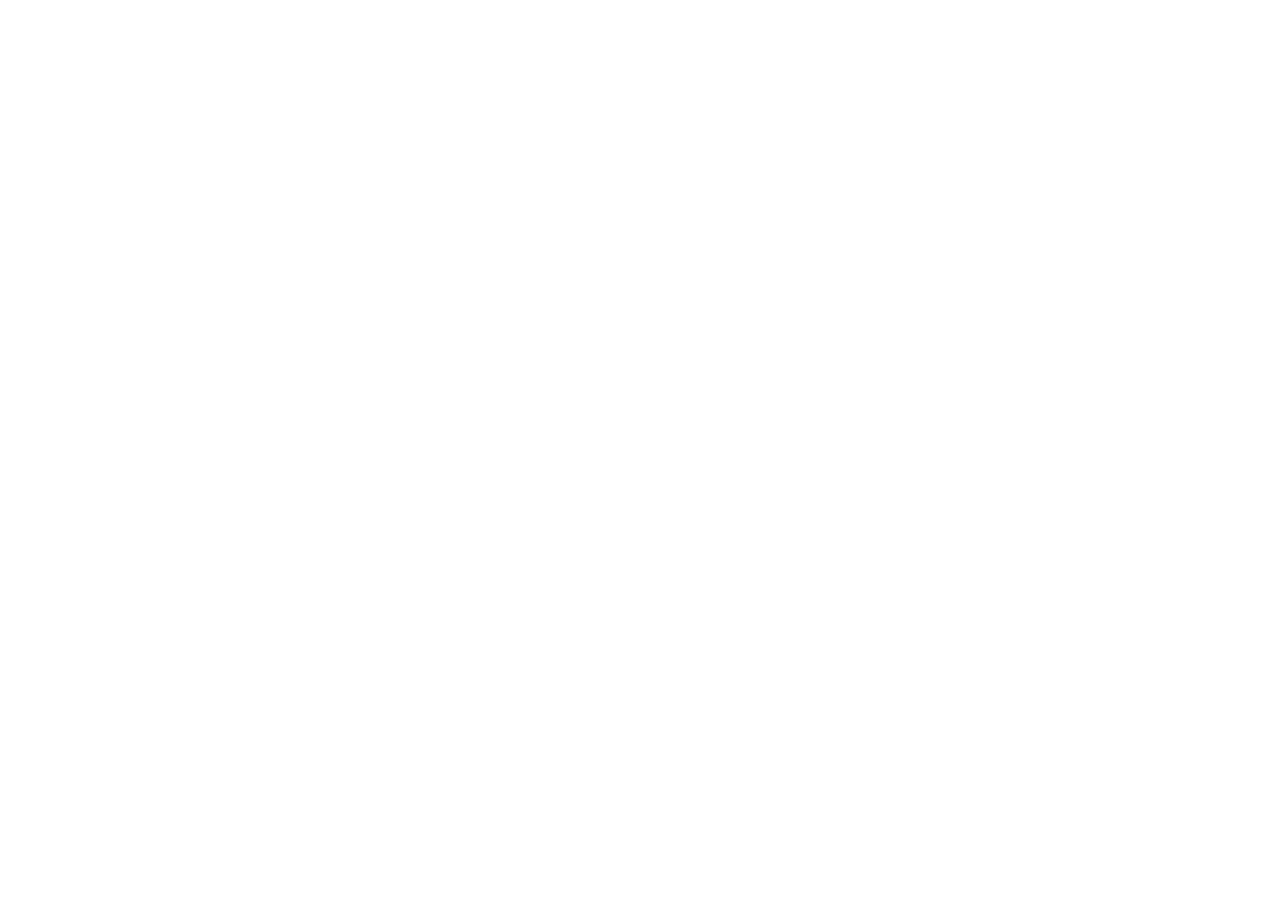
==== index.html @ 8119c836 "init skeleton" ====
<!DOCTYPE html>
<html lang="en">
<head>
    <meta charset="UTF-8">
    <meta name="viewport" content="width=device-width, initial-scale=1.0">
    <link rel="stylesheet" href="css/style.css">
    <title>Toboolist</title>
</head>

<body>
    <header id="site_header">

    </header>
    <!-- /#site_header -->

    <main id="site_main">
        <section id="main_button">

        </section>
        <!-- /#main_button -->

        <section id="main_task">

        </section>
        <!-- /#main_task -->

        <section id="main_today">

        </section>
        <!-- /#main_today -->

        <setcion id="main_upcoming">
            
        </setcion>
        <!-- /#main_upcoming -->
    </main>
    <!-- /#site_main -->
    
</body>
</html>
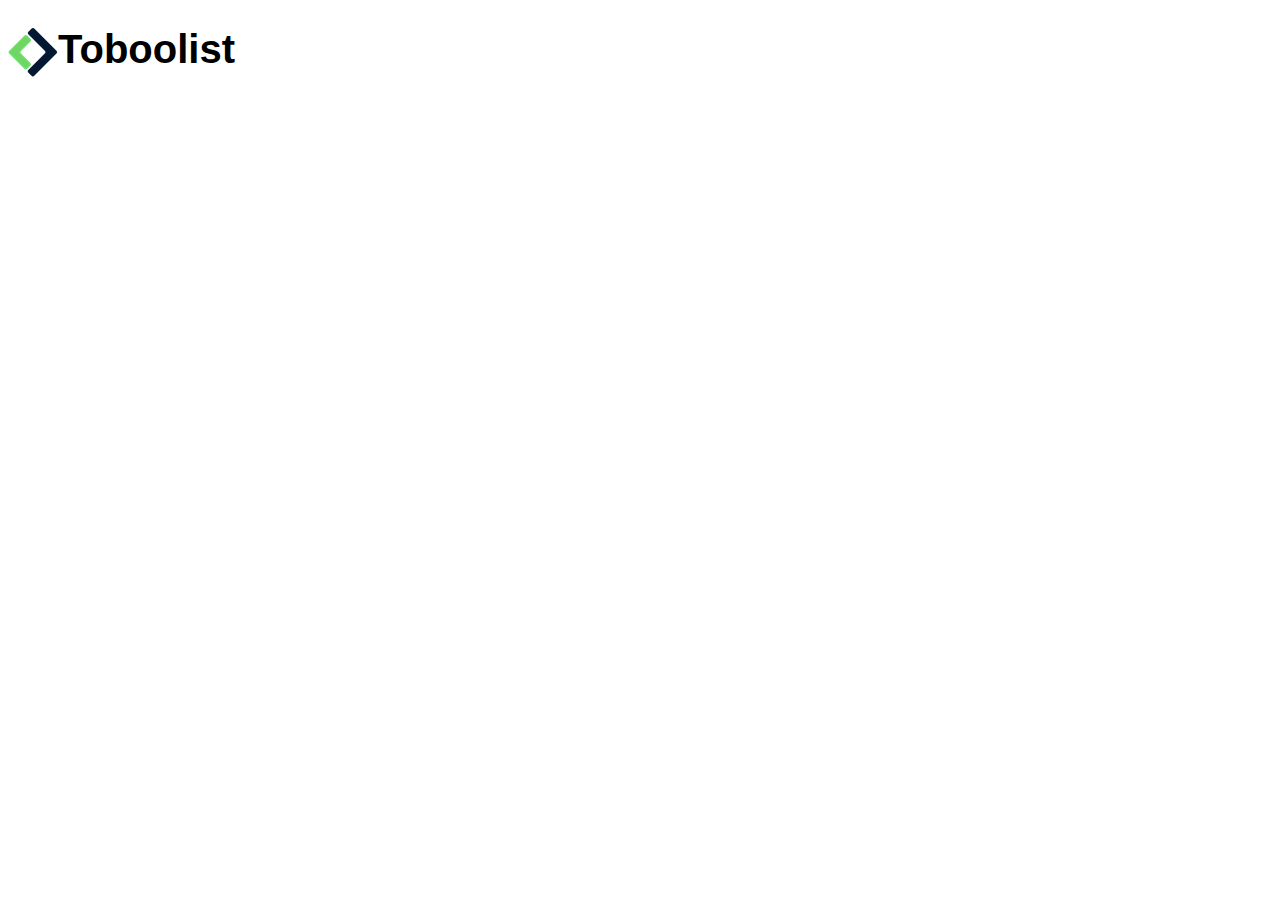
==== commit a74bf23d: "add header" ====
--- a/index.html
+++ b/index.html
@@ -9,7 +9,12 @@
 
 <body>
     <header id="site_header">
-
+        <div class="logo">
+           <img src="img/Logo.png" alt=""> 
+        </div>
+        <h1>
+            Toboolist
+        </h1>
     </header>
     <!-- /#site_header -->
 
@@ -30,7 +35,7 @@
         <!-- /#main_today -->
 
         <setcion id="main_upcoming">
-            
+
         </setcion>
         <!-- /#main_upcoming -->
     </main>
--- a/css/style.css
+++ b/css/style.css
@@ -0,0 +1,9 @@
+h1{
+    font-family: sans-serif;
+    font-size: 2.5rem;
+    vertical-align: auto;
+}
+
+.logo{
+    float: left;
+}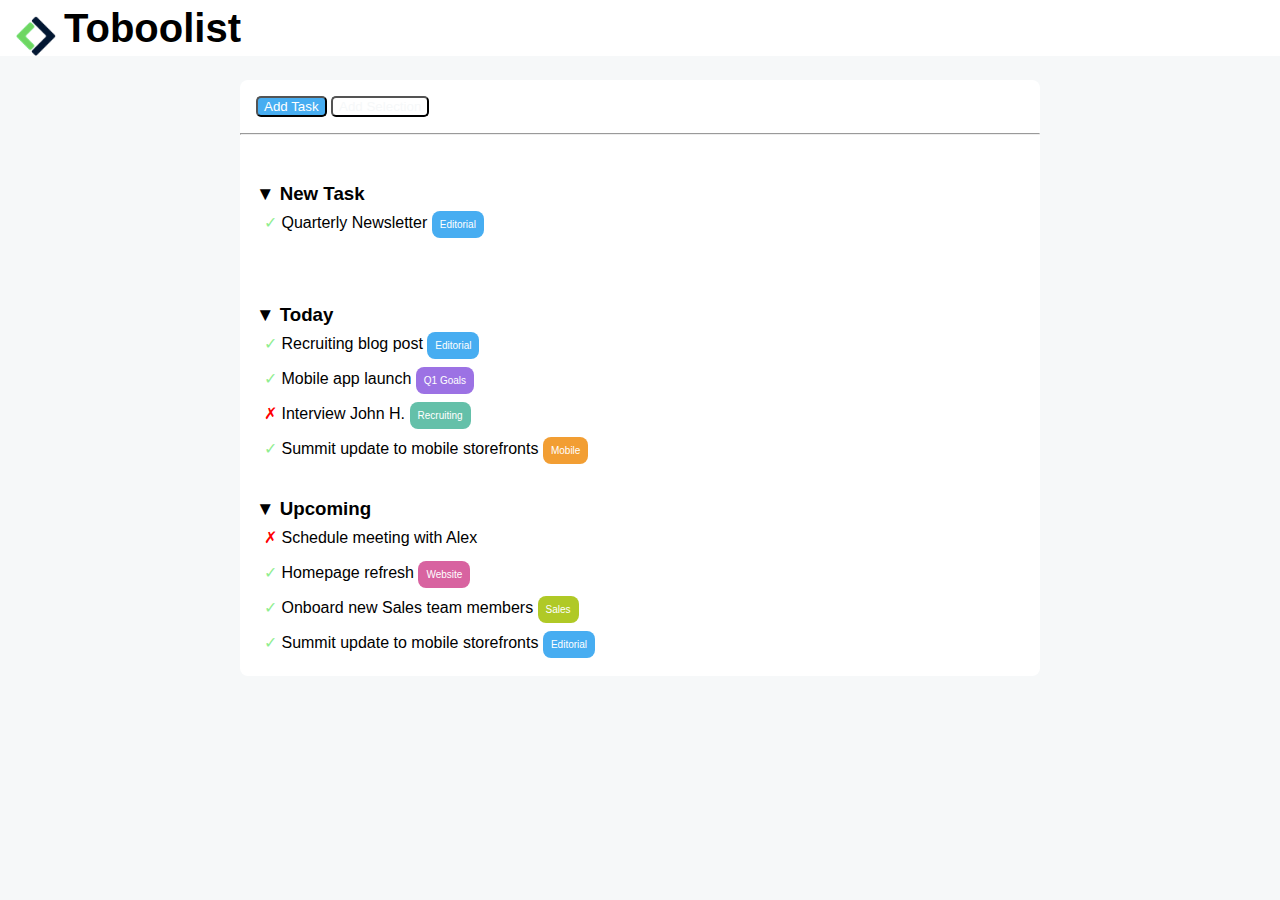
==== commit e5f98430: "add 2 more section and style correction" ====
--- a/index.html
+++ b/index.html
@@ -10,7 +10,7 @@
 <body>
     <header id="site_header">
         <div class="logo">
-           <img src="img/Logo.png" alt=""> 
+            <img src="img/Logo.png" alt="">
         </div>
         <h1>
             Toboolist
@@ -20,21 +20,127 @@
 
     <main id="site_main">
         <section id="main_button">
-
+            <button class="button_1">Add Task</button>
+            <button class="button_2">Add Selection</button>
+            
         </section>
+        <hr>
         <!-- /#main_button -->
 
         <section id="main_task">
+            <h3>&#9660 New Task</h3>
+                
+            <div class="task">
+                <span class="circle_green">
+                    &#10003 
+                </span>
+                <span>
+                    <span>Quarterly Newsletter</span>
+                    <span class="ovale_badge badge_editorial">
+                        Editorial
+                    </span>
+                </span>
+            </div>
+
 
         </section>
         <!-- /#main_task -->
 
         <section id="main_today">
+            <h3>&#9660 Today</h3>
+            <div class="task">
+                <span class="circle_green">
+                    &#10003
+                </span>
+                <span>
+                    <span>Recruiting blog post</span>
+                    <span class="ovale_badge badge_editorial">
+                        Editorial
+                    </span>
+                </span>
+            </div>
+            <div class="task">
+                <span class="circle_green">
+                    &#10003
+                </span>
+                <span>
+                    <span>Mobile app launch</span>
+                    <span class="ovale_badge badge_goals">
+                        Q1 Goals
+                    </span>
+                </span>
+            </div>
+            <div class="task">
+                <span class="circle_red">
+                    &cross;
+                </span>
+                <span>
+                    <span>Interview John H.</span>
+                    <span class="ovale_badge badge_recruiting">
+                        Recruiting
+                    </span>
+                </span>
+            </div>
+            <div class="task">
+                <span class="circle_green">
+                    &#10003
+                </span>
+                <span>
+                    <span>Summit update to mobile storefronts</span>
+                    <span class="ovale_badge badge_mobile">
+                        Mobile
+                    </span>
+                </span>
+            </div>
+
 
         </section>
         <!-- /#main_today -->
 
         <setcion id="main_upcoming">
+            <h3>&#9660 Upcoming</h3>
+            <div class="task">
+                <span class="circle_red">
+                    &cross;
+                </span>
+                <span>
+                    <span>Schedule meeting with Alex</span>
+        
+                </span>
+            </div>
+            <div class="task">
+                <span class="circle_green">
+                    &#10003
+                </span>
+                <span>
+                    <span>Homepage refresh</span>
+                    <span class="ovale_badge badge_website">
+                        Website
+                    </span>
+                </span>
+            </div>
+            <div class="task">
+                <span class="circle_green">
+                    &#10003
+                </span>
+                <span>
+                    <span>Onboard new Sales team members</span>
+                    <span class="ovale_badge badge_sales">
+                        Sales
+                    </span>
+                </span>
+            </div>
+            <div class="task">
+                <span class="circle_green">
+                    &#10003
+                </span>
+                <span>
+                    <span>Summit update to mobile storefronts</span>
+                    <span class="ovale_badge badge_editorial">
+                        Editorial
+                    </span>
+                </span>
+            </div>
 
         </setcion>
         <!-- /#main_upcoming -->
--- a/css/style.css
+++ b/css/style.css
@@ -1,9 +1,131 @@
+:root{
+    --editorial: rgba(71, 173, 241, 1);
+    --goals: rgba(156, 114, 228, 1);
+    --recruiting: rgba(100, 192, 169, 1);
+    --mobile: rgba(242, 158, 51, 1);
+    --website: rgba(216, 99, 160, 1);
+    --sales: rgba(176, 201, 38, 1);
+    --black: rgba(0, 0, 0, 1);
+    --white: rgba(255, 255, 255, 1);
+    --grey: rgba(246, 248, 249, 1);
+}
+
+*{
+    font-family: sans-serif;
+    margin: 0;
+}
+
+body{
+    background-color: var(--grey);
+}
+#site_header{
+    background-color: var(--white);
+    margin-bottom: 1.5rem;
+    padding: 0.5rem;
+}
+
 h1{
     font-family: sans-serif;
     font-size: 2.5rem;
     vertical-align: auto;
+    line-height: 2.5rem;
 }
 
 .logo{
     float: left;
+}
+
+.logo img{
+    width: 40px;
+}
+
+hr{
+    margin: 1rem -1rem;
+    color: var(--grey);
+}
+
+#site_main{
+    border-radius: 8px;
+   background-color: var(--white);
+   padding: 1rem;
+   width: 60%;
+   margin: 0 auto; /* elemento centrato */
+}
+
+.button_1{
+    background-color: var(--editorial);
+    color: var(--white);
+    border-radius: 5px;
+}
+
+.button_2{
+    background-color: var(--white);
+    color: var(--grey);
+    border-radius: 5px;
+}
+
+.circle_green{
+    /* height: 2px;
+    width: 2px; */
+    border-radius: 50%;
+    border-color: 1px solid lightgreen;
+    color: lightgreen;
+}
+
+.circle_red {
+    /* height: 20px;
+    width: 20px; */
+    border-radius: 50%;
+    border-color: 1px solid red;
+    color: red;
+}
+
+.ovale_badge {
+    /* height: 20px;
+    width: 60px; */
+    font-size: 10px;
+    border-radius: 8px;
+    color: var(--white);
+    text-align: center;
+    padding: 8px;
+}
+
+.badge_editorial {
+    background-color: var(--editorial);
+}
+
+.badge_goals {
+    background-color: var(--goals)
+}
+
+.badge_recruiting {
+    background-color: var(--recruiting)
+}
+
+.badge_mobile {
+    background-color: var(--mobile)
+}
+
+.badge_website {
+    background-color: var(--website)
+}
+
+.badge_sales {
+    background-color: var(--sales)
+}
+
+#main_task{
+    padding: 2rem 0;
+}
+
+#main_today {
+    padding: 2rem 0;
+}
+
+#main_upscoming {
+    padding: 2rem 0;
+}
+
+div{
+    padding: 0.5rem;
 }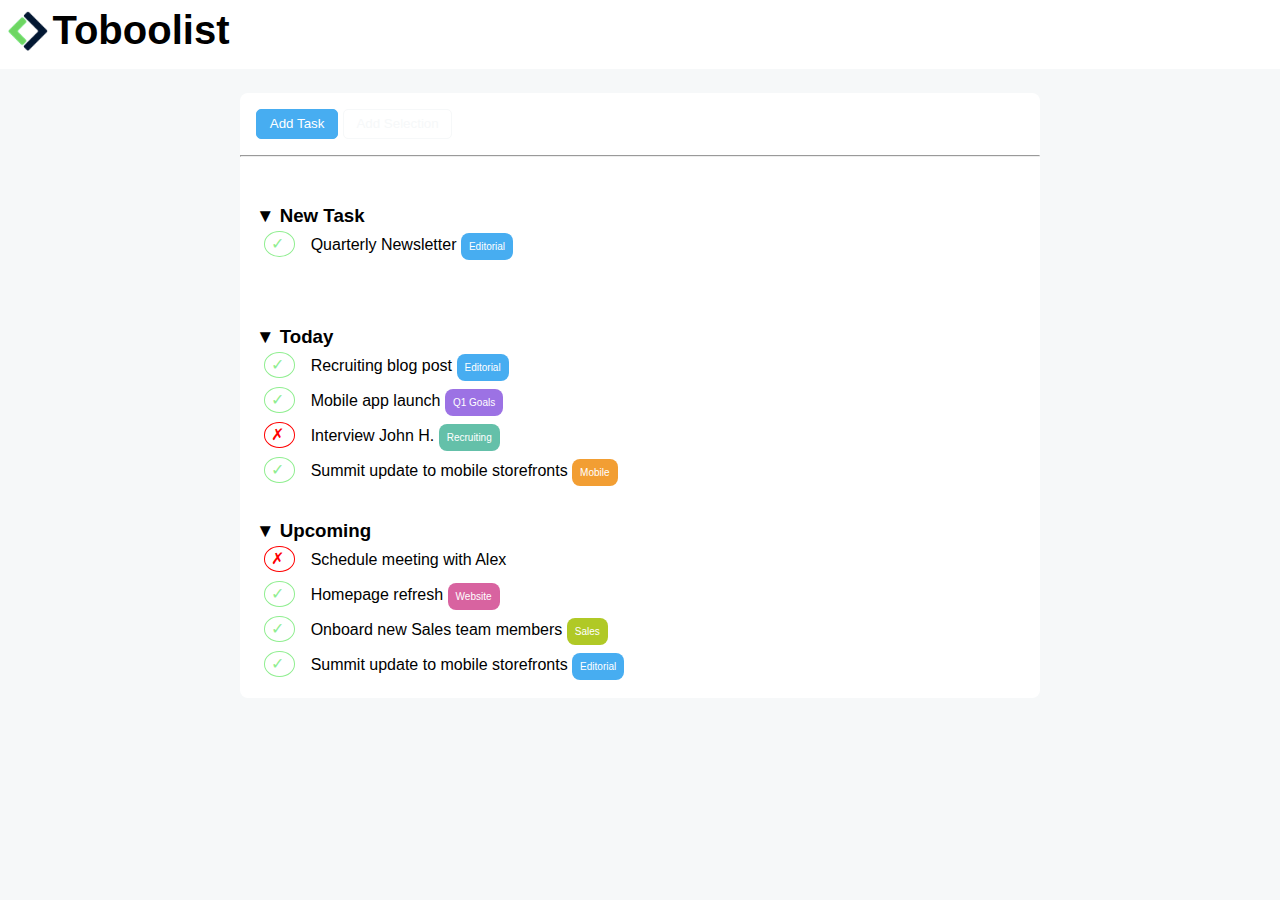
==== commit a3950b8e: "bug fix" ====
--- a/index.html
+++ b/index.html
@@ -1,5 +1,6 @@
 <!DOCTYPE html>
 <html lang="en">
+
 <head>
     <meta charset="UTF-8">
     <meta name="viewport" content="width=device-width, initial-scale=1.0">
@@ -11,10 +12,11 @@
     <header id="site_header">
         <div class="logo">
             <img src="img/Logo.png" alt="">
+            <strong class="logo_text">
+                Toboolist
+            </strong class="logo_text">
         </div>
-        <h1>
-            Toboolist
-        </h1>
+
     </header>
     <!-- /#site_header -->
 
@@ -22,17 +24,17 @@
         <section id="main_button">
             <button class="button_1">Add Task</button>
             <button class="button_2">Add Selection</button>
-            
+
         </section>
         <hr>
         <!-- /#main_button -->
 
         <section id="main_task">
             <h3>&#9660 New Task</h3>
-                
+
             <div class="task">
                 <span class="circle_green">
-                    &#10003 
+                    &#10003
                 </span>
                 <span>
                     <span>Quarterly Newsletter</span>
@@ -105,7 +107,7 @@
                 </span>
                 <span>
                     <span>Schedule meeting with Alex</span>
-        
+
                 </span>
             </div>
             <div class="task">
@@ -146,6 +148,7 @@
         <!-- /#main_upcoming -->
     </main>
     <!-- /#site_main -->
-    
+
 </body>
+
 </html>--- a/css/style.css
+++ b/css/style.css
@@ -1,4 +1,4 @@
-:root{
+:root {
     --editorial: rgba(71, 173, 241, 1);
     --goals: rgba(156, 114, 228, 1);
     --recruiting: rgba(100, 192, 169, 1);
@@ -10,74 +10,94 @@
     --grey: rgba(246, 248, 249, 1);
 }
 
-*{
+* {
     font-family: sans-serif;
     margin: 0;
 }
 
-body{
+body {
     background-color: var(--grey);
 }
-#site_header{
+
+#site_header {
     background-color: var(--white);
+    height: 3rem;
     margin-bottom: 1.5rem;
-    padding: 0.5rem;
+    padding-bottom: 1.3rem;
 }
 
-h1{
+.logo_text {
     font-family: sans-serif;
     font-size: 2.5rem;
-    vertical-align: auto;
-    line-height: 2.5rem;
+    /* font-size: 2.5rem;
+    line-height: 2.5rem; */
+    vertical-align: middle;
 }
 
-.logo{
-    float: left;
+.logo {
+    /*     float: left;
+    vertical-align: middle; */
 }
 
-.logo img{
+.logo img {
     width: 40px;
+    vertical-align: middle;
 }
 
-hr{
+hr {
     margin: 1rem -1rem;
     color: var(--grey);
 }
 
-#site_main{
+#site_main {
     border-radius: 8px;
-   background-color: var(--white);
-   padding: 1rem;
-   width: 60%;
-   margin: 0 auto; /* elemento centrato */
+    background-color: var(--white);
+    padding: 1rem;
+    width: 60%;
+    margin: 0 auto;
+    /* elemento centrato */
 }
 
-.button_1{
+.button_1 {
     background-color: var(--editorial);
     color: var(--white);
     border-radius: 5px;
+    border: 1px solid var(--editorial);
+    padding: 0.4rem 0.8rem;
 }
 
-.button_2{
+.button_2 {
     background-color: var(--white);
     color: var(--grey);
     border-radius: 5px;
+    border: 1px solid var(--grey);
+    padding: 0.4rem 0.8rem;
 }
 
-.circle_green{
+.circle_green {
     /* height: 2px;
     width: 2px; */
     border-radius: 50%;
-    border-color: 1px solid lightgreen;
+    border: 0.1rem solid lightgreen;
     color: lightgreen;
+    padding: 0.2rem;
+    padding-left: 0.4rem;
+    padding-right: 0.3rem;
+    margin-right: 1rem;
 }
 
 .circle_red {
     /* height: 20px;
     width: 20px; */
     border-radius: 50%;
-    border-color: 1px solid red;
+    border: 0.1rem solid red;
     color: red;
+    padding: 0.2rem;
+    padding-left: 0.4rem;
+    padding-right: 0.3rem;
+    margin-right: 1rem;
+    /*     text-align: center;
+ */
 }
 
 .ovale_badge {
@@ -114,7 +134,7 @@
     background-color: var(--sales)
 }
 
-#main_task{
+#main_task {
     padding: 2rem 0;
 }
 
@@ -126,6 +146,6 @@
     padding: 2rem 0;
 }
 
-div{
+div {
     padding: 0.5rem;
 }